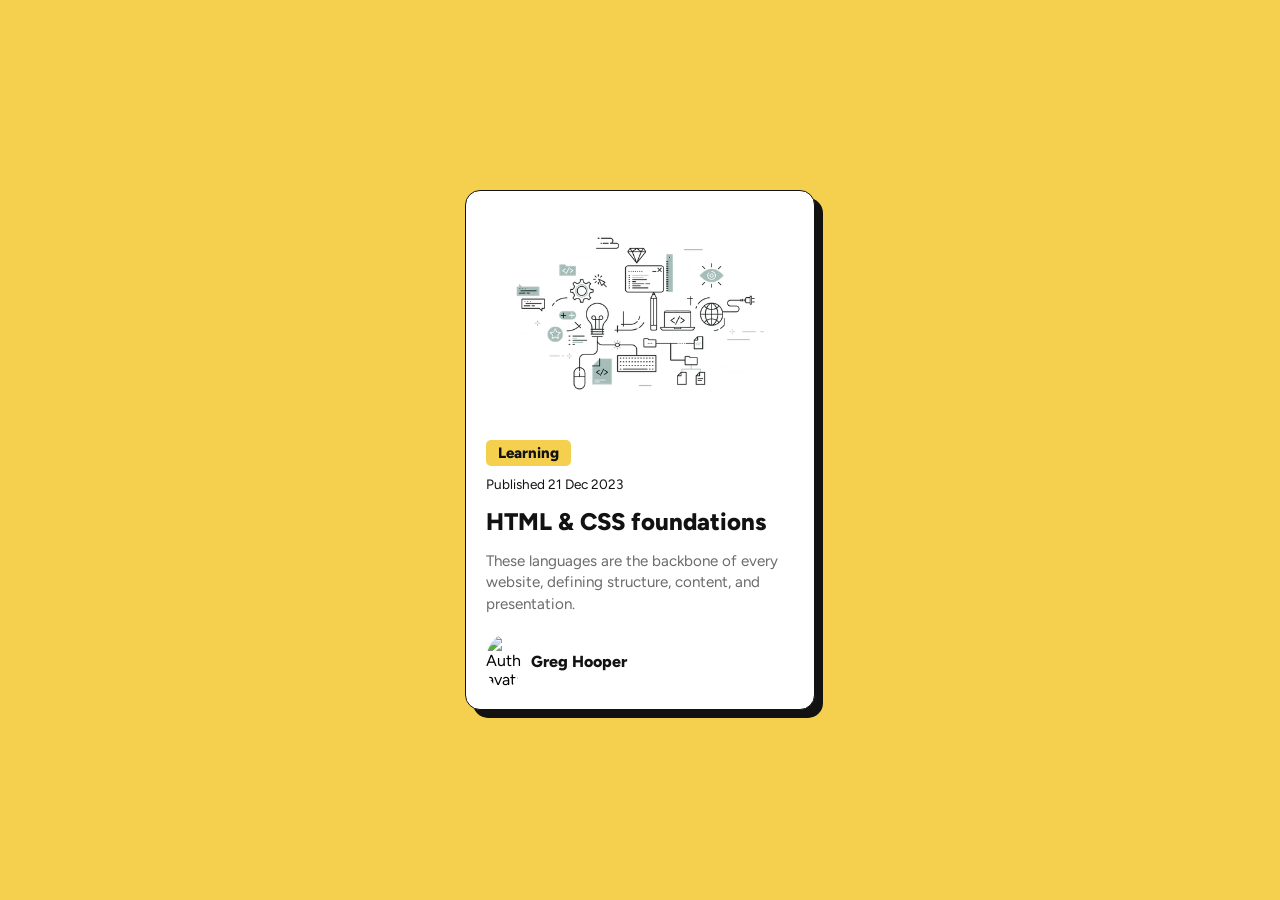
==== index.html @ bd7ce831 "Corrected Changed the name from blog.html to index.html" ====
<!DOCTYPE html>
<html lang="en">
  <head>
    <meta charset="UTF-8" />
    <meta name="viewport" content="width=device-width, initial-scale=1.0" />
    <title>Blog Preview Card</title>
    <link
      href="https://fonts.googleapis.com/css2?family=Figtree:wght@400;600;800&display=swap"
      rel="stylesheet"
    />
    <link rel="stylesheet" href="blog.css" />
  </head>
  <body>
    <main class="card">
      <img src="savvy.webp" alt="Article illustration" class="card-img" />

      <div class="card-content">
        <span class="tag">Learning</span>
        <p class="publish-date">Published 21 Dec 2023</p>

        <h1 class="title">HTML & CSS foundations</h1>
        <p class="description">
          These languages are the backbone of every website, defining structure,
          content, and presentation.
        </p>

        <div class="author">
          <img src="image-avatar.webp" alt="Author avatar" class="avatar" />
          <p>Greg Hooper</p>
        </div>
      </div>
    </main>
  </body>
</html>
---- blog.css ----
* {
  box-sizing: border-box;
  margin: 0;
  padding: 0;
}

body {
  font-family: "Figtree", sans-serif;
  background-color: hsl(47, 88%, 63%);
  display: flex;
  justify-content: center;
  align-items: center;
  height: 100vh;
}

.card {
  background-color: hsl(0, 0%, 100%);
  width: 350px;
  border: 1px solid hsl(0, 0%, 7%);
  border-radius: 15px;
  box-shadow: 8px 8px 0 hsl(0, 0%, 7%);
  overflow: hidden;
  padding: 20px;
  transition: transform 0.2s ease;
}

.card:hover {
  transform: translateY(-5px);
}

.card-img {
  width: 100%;
  border-radius: 10px;
  margin-bottom: 20px;
}

.tag {
  display: inline-block;
  background-color: hsl(47, 88%, 63%);
  color: hsl(0, 0%, 7%);
  font-weight: 800;
  padding: 4px 12px;
  border-radius: 5px;
  font-size: 15px;
  margin-bottom: 10px;
}

.publish-date {
  color: hsl(0, 0%, 7%);
  font-size: 0.85rem;
  margin-bottom: 15px;
}

.title {
  font-size: 24px;
  font-weight: 800;
  color: hsl(0, 0%, 7%);
  margin-bottom: 15px;
  cursor: pointer;
}

.title:hover {
  color: hsl(47, 88%, 63%);
}

.description {
  color: hsl(0, 0%, 42%);
  font-size: 0.95rem;
  line-height: 1.4;
  margin-bottom: 20px;
}

.author {
  display: flex;
  align-items: center;
  gap: 10px;
}

.avatar {
  width: 35px;
  border-radius: 50%;
}

.author p {
  font-weight: 800;
  color: hsl(0, 0%, 7%);
}
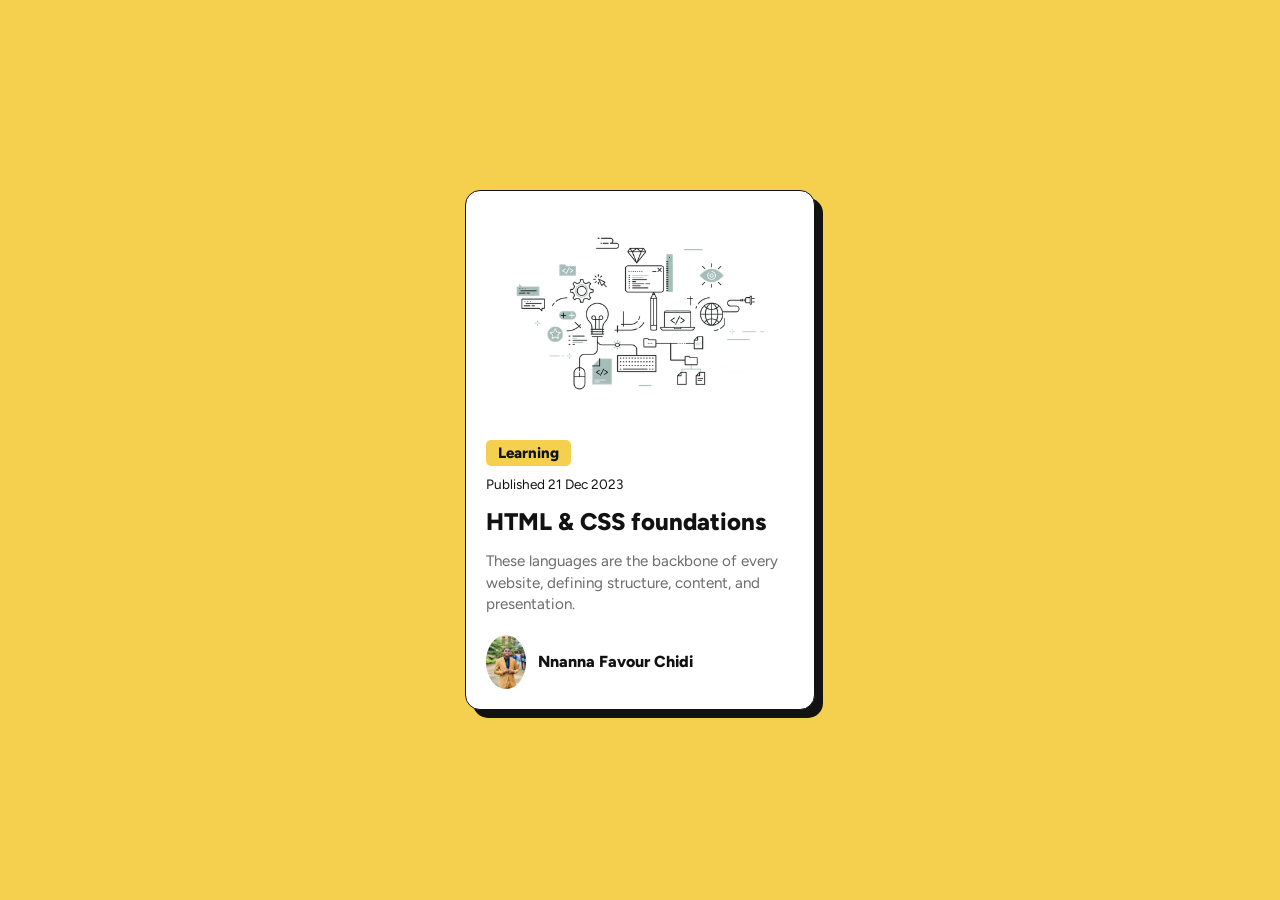
==== commit 138960ee: "Personalized Changed it to make it personal" ====
--- a/index.html
+++ b/index.html
@@ -25,8 +25,8 @@
         </p>
 
         <div class="author">
-          <img src="image-avatar.webp" alt="Author avatar" class="avatar" />
-          <p>Greg Hooper</p>
+          <img src="image-now.webp" alt="Author avatar" class="avatar" />
+          <p>Nnanna Favour Chidi</p>
         </div>
       </div>
     </main>
--- a/blog.css
+++ b/blog.css
@@ -73,12 +73,12 @@
 .author {
   display: flex;
   align-items: center;
-  gap: 10px;
+  gap: 12px;
 }
 
 .avatar {
-  width: 35px;
-  border-radius: 50%;
+  width: 40px;
+  border-radius: 65%;
 }
 
 .author p {
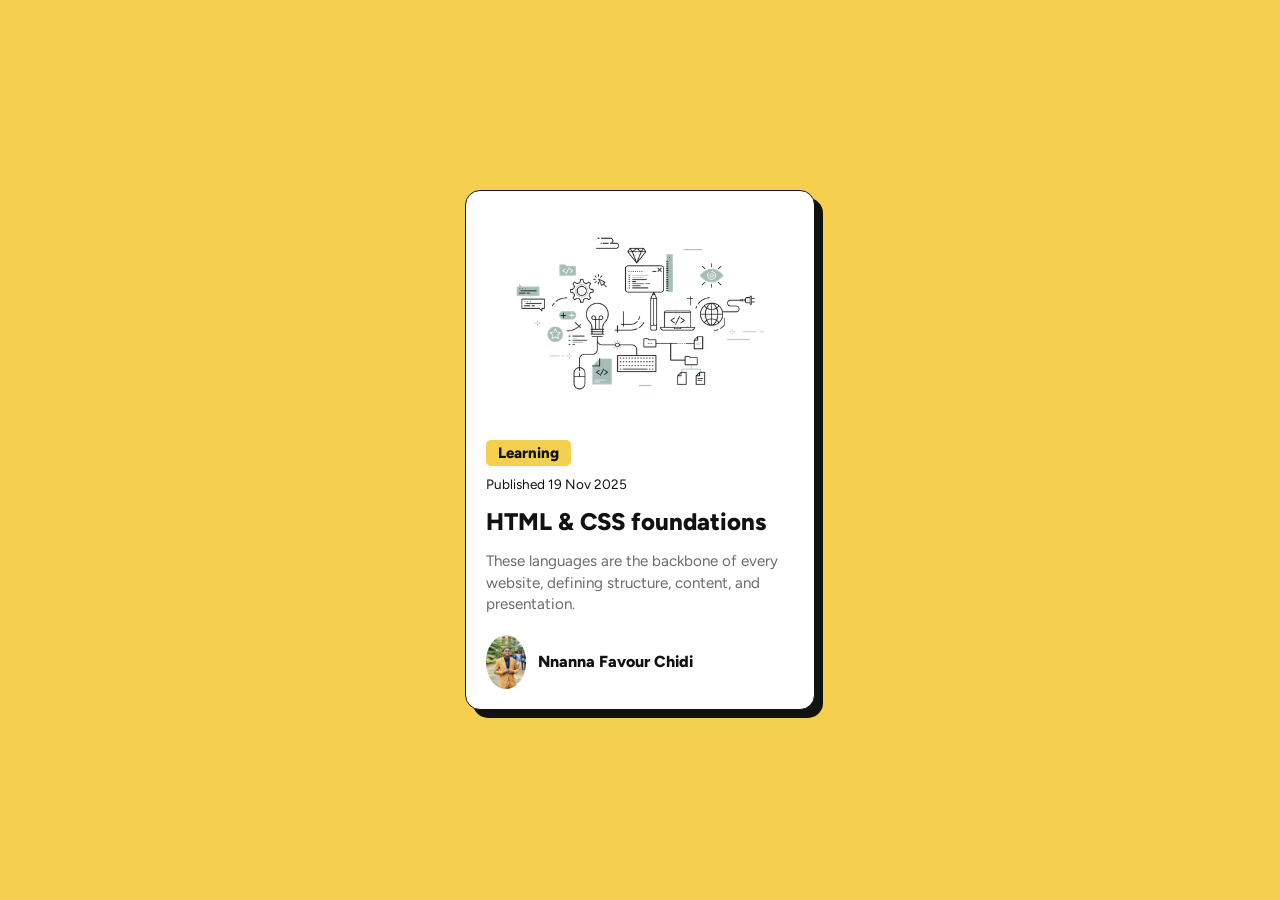
==== commit 4ead0753: "updated date" ====
--- a/index.html
+++ b/index.html
@@ -16,7 +16,7 @@
 
       <div class="card-content">
         <span class="tag">Learning</span>
-        <p class="publish-date">Published 21 Dec 2023</p>
+        <p class="publish-date">Published 19 Nov 2025</p>
 
         <h1 class="title">HTML & CSS foundations</h1>
         <p class="description">
